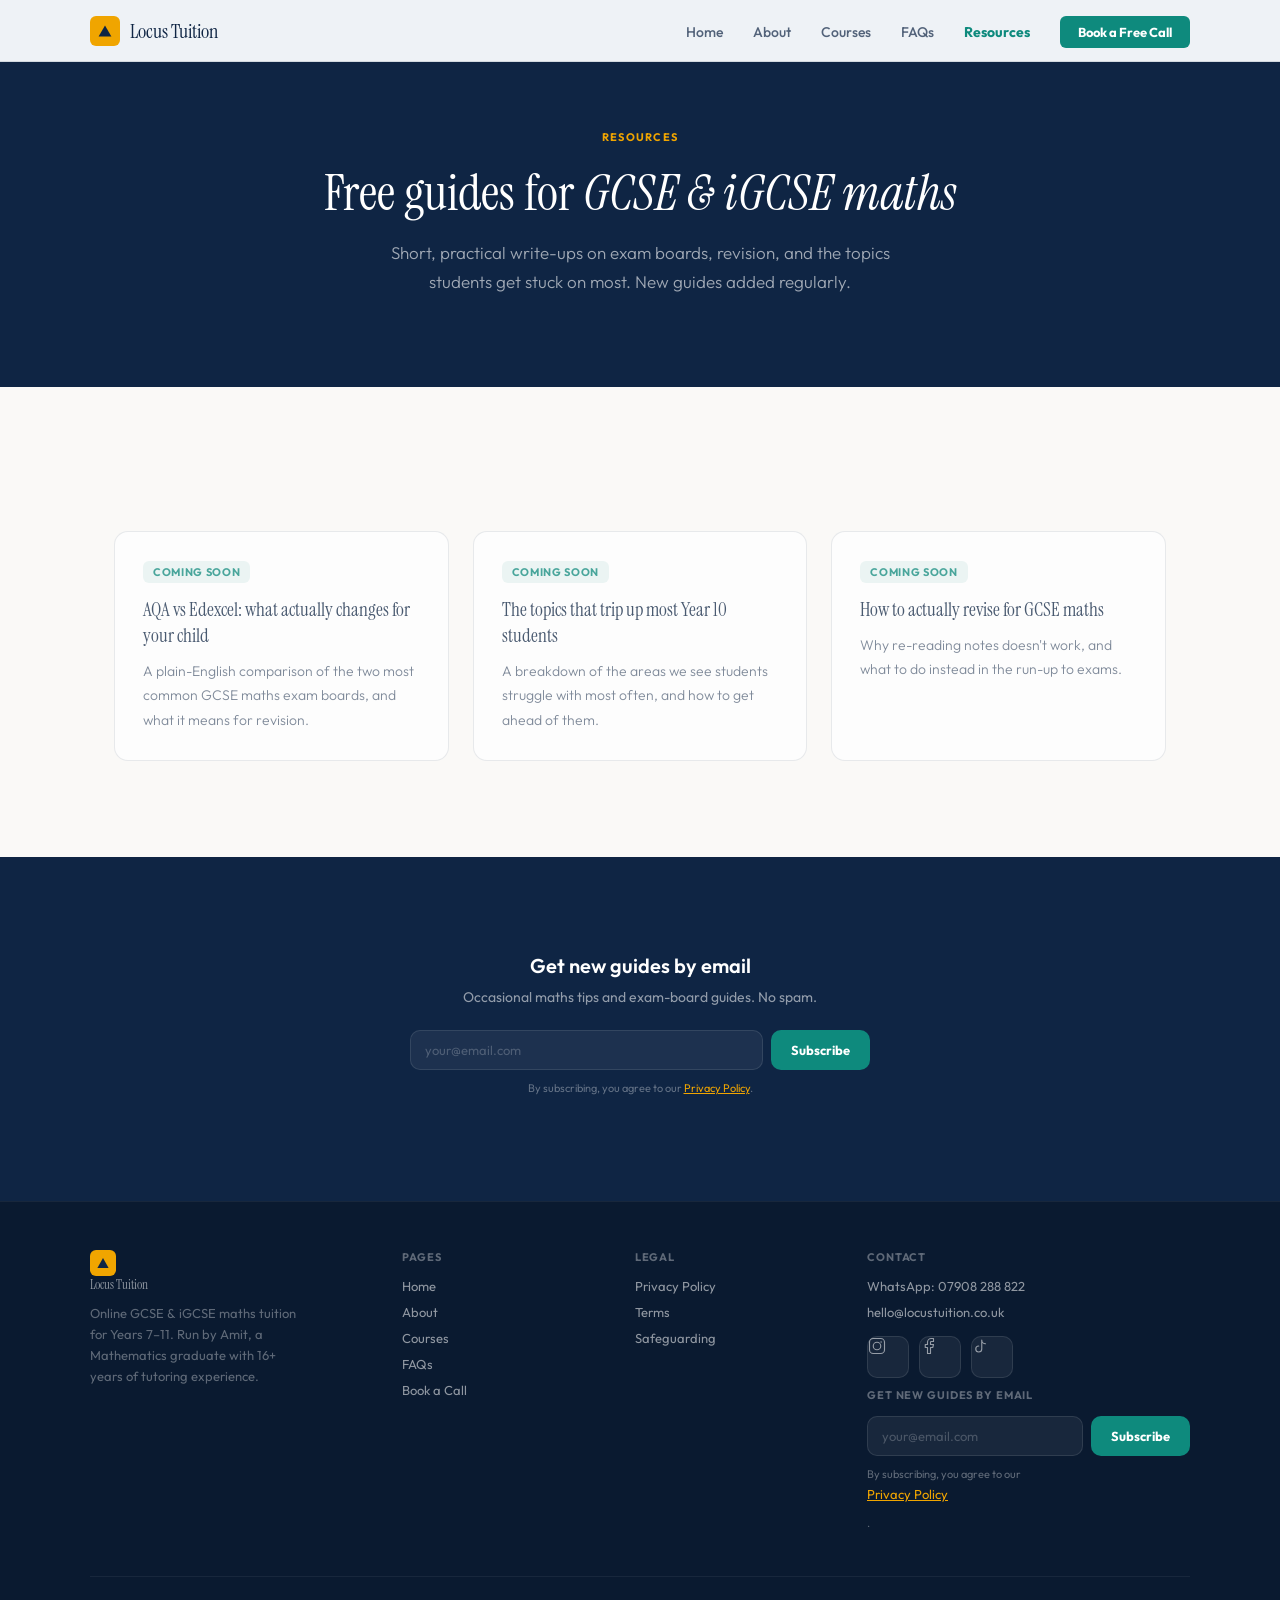
==== resources/index.html @ 4dcd63e5 "Add SEO/measurement infrastructure and resources hub scaffold Phase 5: per-page meta/OG/Twitter tags" ====
<!DOCTYPE html>
<html lang="en">
<head>
  <meta charset="UTF-8">
  <meta name="viewport" content="width=device-width, initial-scale=1.0">
  <title>Resources | Locus Tuition</title>
  <meta name="description" content="Free GCSE and iGCSE maths guides from Locus Tuition — exam board differences, revision tips, and topic breakdowns for Years 7–11.">
  <meta name="author" content="Amit, Locus Tuition">
  <link rel="canonical" href="https://locustuition.co.uk/resources/">

  <!-- Open Graph -->
  <meta property="og:type" content="website">
  <meta property="og:title" content="Resources | Locus Tuition">
  <meta property="og:description" content="Free GCSE and iGCSE maths guides from Locus Tuition — exam board differences, revision tips, and topic breakdowns for Years 7–11.">
  <meta property="og:url" content="https://locustuition.co.uk/resources/">
  <meta property="og:image" content="https://locustuition.co.uk/assets/og-image.png">

  <!-- Twitter -->
  <meta name="twitter:card" content="summary_large_image">
  <meta name="twitter:title" content="Resources | Locus Tuition">
  <meta name="twitter:description" content="Free GCSE and iGCSE maths guides from Locus Tuition — exam board differences, revision tips, and topic breakdowns for Years 7–11.">
  <meta name="twitter:image" content="https://locustuition.co.uk/assets/og-image.png">

  <!-- Favicons -->
  <link rel="icon" href="/favicon.ico" sizes="any">
  <link rel="apple-touch-icon" href="/apple-touch-icon.png">
  <link rel="manifest" href="/site.webmanifest">

  <link rel="preconnect" href="https://fonts.googleapis.com">
  <link rel="preconnect" href="https://fonts.gstatic.com" crossorigin>
  <link href="https://fonts.googleapis.com/css2?family=Instrument+Serif:ital@0;1&family=Outfit:wght@300;400;500;600;700&display=swap" rel="stylesheet">
  <link rel="stylesheet" href="../css/style.css">

  <!-- PLAUSIBLE SETUP: replace YOUR_DOMAIN with your real domain (locustuition.co.uk) once the Plausible account is created -->
  <script defer data-domain="YOUR_DOMAIN" src="https://plausible.io/js/script.js"></script>

  <script type="application/ld+json">
  {
    "@context": "https://schema.org",
    "@type": "BreadcrumbList",
    "itemListElement": [
      { "@type": "ListItem", "position": 1, "name": "Home", "item": "https://locustuition.co.uk/" },
      { "@type": "ListItem", "position": 2, "name": "Resources", "item": "https://locustuition.co.uk/resources/" }
    ]
  }
  </script>
</head>
<body>

  <!-- ═══ NAV ═══ -->
  <nav id="nav" class="nav--light">
    <div class="nav-inner">
      <a href="../index.html" class="nav-logo">
        <div class="logo-mark">
          <svg viewBox="0 0 20 20" fill="none" xmlns="http://www.w3.org/2000/svg">
            <polygon points="10,3 18,17 2,17" fill="#0F2544"/>
          </svg>
        </div>
        Locus Tuition
      </a>
      <ul class="nav-links">
        <li><a href="../index.html">Home</a></li>
        <li><a href="../about.html">About</a></li>
        <li><a href="../courses.html">Courses</a></li>
        <li><a href="../faq.html">FAQs</a></li>
        <li><a href="index.html" aria-current="page">Resources</a></li>
        <li><a href="../book.html" class="nav-cta">Book a Free Call</a></li>
      </ul>
      <button class="nav-hamburger" aria-label="Open menu" aria-expanded="false">
        <span></span><span></span><span></span>
      </button>
    </div>
  </nav>

  <!-- Mobile menu -->
  <div class="mobile-menu" id="mobileMenu">
    <ul>
      <li><a href="../index.html">Home</a></li>
      <li><a href="../about.html">About</a></li>
      <li><a href="../courses.html">Courses</a></li>
      <li><a href="../faq.html">FAQs</a></li>
      <li><a href="index.html">Resources</a></li>
      <li><a href="../book.html" class="mobile-cta">Book a Free Call</a></li>
    </ul>
  </div>

  <!-- ═══ PAGE HERO ═══ -->
  <section class="page-hero">
    <div class="container">
      <div class="section-label">Resources</div>
      <h1>Free guides for <em>GCSE &amp; iGCSE maths</em></h1>
      <p class="page-hero-sub">Short, practical write-ups on exam boards, revision, and the topics students get stuck on most. New guides added regularly.</p>
    </div>
  </section>

  <!-- ═══ RESOURCE GRID ═══ -->
  <section class="section section--white">
    <div class="container">
      <div class="resource-grid">
        <article class="resource-card resource-card--placeholder">
          <span class="resource-card-badge">Coming soon</span>
          <h4>AQA vs Edexcel: what actually changes for your child</h4>
          <p>A plain-English comparison of the two most common GCSE maths exam boards, and what it means for revision.</p>
        </article>
        <article class="resource-card resource-card--placeholder">
          <span class="resource-card-badge">Coming soon</span>
          <h4>The topics that trip up most Year 10 students</h4>
          <p>A breakdown of the areas we see students struggle with most often, and how to get ahead of them.</p>
        </article>
        <article class="resource-card resource-card--placeholder">
          <span class="resource-card-badge">Coming soon</span>
          <h4>How to actually revise for GCSE maths</h4>
          <p>Why re-reading notes doesn't work, and what to do instead in the run-up to exams.</p>
        </article>
      </div>
    </div>
  </section>

  <!-- ═══ EMAIL CAPTURE ═══ -->
  <section class="section section--navy">
    <div class="container">
      <div class="email-capture email-capture--centered">
        <h4>Get new guides by email</h4>
        <p class="email-capture-sub">Occasional maths tips and exam-board guides. No spam.</p>
        <form class="email-capture-form" action="https://formspree.io/f/YOUR_EMAIL_FORM_ID" method="POST" novalidate>
          <!-- FORMSPREE SETUP: replace YOUR_EMAIL_FORM_ID with a real Formspree form ID once created -->
          <input type="text" name="_gotcha" class="form-honeypot" tabindex="-1" autocomplete="off" aria-hidden="true">
          <div class="email-capture-row">
            <input type="email" name="email" placeholder="your@email.com" autocomplete="email" required aria-label="Email address">
            <button type="submit" class="form-submit">Subscribe</button>
          </div>
          <p class="email-capture-consent">By subscribing, you agree to our <a href="../privacy.html">Privacy Policy</a>.</p>
          <div class="form-status" role="status" aria-live="polite"></div>
        </form>
      </div>
    </div>
  </section>

  <!-- ═══ FOOTER ═══ -->
  <footer>
    <div class="footer-grid">
      <div class="footer-col">
        <a href="../index.html" class="footer-logo">
          <div class="logo-mark logo-mark--sm">
            <svg viewBox="0 0 20 20" fill="none"><polygon points="10,3 18,17 2,17" fill="#0F2544"/></svg>
          </div>
          Locus Tuition
        </a>
        <p class="footer-tagline">Online GCSE &amp; iGCSE maths tuition for Years 7–11. Run by Amit, a Mathematics graduate with 16+ years of tutoring experience.</p>
      </div>
      <div class="footer-col">
        <h5>Pages</h5>
        <a href="../index.html">Home</a>
        <a href="../about.html">About</a>
        <a href="../courses.html">Courses</a>
        <a href="../faq.html">FAQs</a>
        <a href="../book.html">Book a Call</a>
      </div>
      <div class="footer-col">
        <h5>Legal</h5>
        <a href="../privacy.html">Privacy Policy</a>
        <a href="../terms.html">Terms</a>
        <a href="../about.html#safeguarding">Safeguarding</a>
      </div>
      <div class="footer-col">
        <h5>Contact</h5>
        <a href="https://wa.me/447908288822" target="_blank" rel="noopener">WhatsApp: 07908 288 822</a>
        <a href="mailto:hello@locustuition.co.uk">hello@locustuition.co.uk</a>
        <div class="social-row">
          <a href="https://instagram.com/locustuition" class="social-btn" target="_blank" rel="noopener" aria-label="Instagram">
            <svg viewBox="0 0 24 24" fill="none"><rect x="2" y="2" width="20" height="20" rx="5" stroke="currentColor" stroke-width="1.5"/><circle cx="12" cy="12" r="5" stroke="currentColor" stroke-width="1.5"/><circle cx="17.5" cy="6.5" r="1" fill="currentColor"/></svg>
          </a>
          <a href="https://facebook.com/locustuition" class="social-btn" target="_blank" rel="noopener" aria-label="Facebook">
            <svg viewBox="0 0 24 24" fill="none"><path d="M18 2h-3a5 5 0 0 0-5 5v3H7v4h3v8h4v-8h3l1-4h-4V7a1 1 0 0 1 1-1h3V2z" stroke="currentColor" stroke-width="1.5" stroke-linecap="round" stroke-linejoin="round"/></svg>
          </a>
          <a href="https://tiktok.com/@locustuition" class="social-btn" target="_blank" rel="noopener" aria-label="TikTok">
            <svg viewBox="0 0 24 24" fill="none"><path d="M9 12a4 4 0 1 0 4 4V4a5 5 0 0 0 5 5" stroke="currentColor" stroke-width="1.5" stroke-linecap="round" stroke-linejoin="round"/></svg>
          </a>
        </div>
        <div class="email-capture email-capture--footer">
          <h5>Get new guides by email</h5>
          <form class="email-capture-form" action="https://formspree.io/f/YOUR_EMAIL_FORM_ID" method="POST" novalidate>
            <!-- FORMSPREE SETUP: replace YOUR_EMAIL_FORM_ID with a real Formspree form ID once created -->
            <input type="text" name="_gotcha" class="form-honeypot" tabindex="-1" autocomplete="off" aria-hidden="true">
            <div class="email-capture-row">
              <input type="email" name="email" placeholder="your@email.com" autocomplete="email" required aria-label="Email address">
              <button type="submit" class="form-submit">Subscribe</button>
            </div>
            <p class="email-capture-consent">By subscribing, you agree to our <a href="../privacy.html">Privacy Policy</a>.</p>
            <div class="form-status" role="status" aria-live="polite"></div>
          </form>
        </div>
      </div>
    </div>
    <div class="footer-bottom">
      <p class="footer-copy">© 2026 Locus Tuition. All rights reserved.</p>
    </div>
  </footer>

  <!-- ═══ MOBILE STICKY CTA ═══ -->
  <div class="mobile-sticky-cta" id="mobileStickyCta">
    <a href="../book.html" class="btn-primary">Book a Free Call →</a>
  </div>

  <script src="../js/main.js"></script>
</body>
</html>
---- css/style.css ----
/* ═══════════════════════════════════════
   LOCUS TUITION — style.css
   Design system: dark navy nav, gold accent,
   warm white body, Instrument Serif + Outfit
═══════════════════════════════════════ */

/* ─── TOKENS ─── */
:root {
  /* Core palette (exact values as specified) */
  --navy:      #0F2544;  /* dark sections, headings, body text */
  --teal-600:  #0E8A7D;  /* all buttons, links, actions */
  --teal-400:  #19C2AF;  /* graphics/icons/accents on navy only */
  --gold:      #F0A500;  /* badges and highlights on navy ONLY */
  --coral:     #FF6B5A;  /* genuine urgency only, used sparingly */
  --off-white: #FAF9F7;  /* page background */
  --mist:      #EEF2F6;  /* alternating section backgrounds */
  --white:     #FFFFFF;

  /* Derived neutrals — navy tints, not new hues */
  --text:         var(--navy);           /* headings, primary body text */
  --text-muted:   rgba(15,37,68,0.7);    /* secondary text — 5.5-5.8:1 on all light backgrounds */
  --border:       rgba(15,37,68,0.12);
  --border-light: rgba(15,37,68,0.07);
  --navy-deep:    #0A1A30;               /* navy darkened ~30%, for stacked dark sections */
  --coral-text:   #B24A3E;               /* coral darkened ~30% — the one text-safe variant for small text on light backgrounds */
  --whatsapp-green: #25d366;             /* WhatsApp's own brand colour — kept for icon recognisability, not part of the core 7 */

  /* Card accent set — for icon tints / top-border strips on light cards only.
     Each hits 4.5:1+ on off-white, mist AND white, so (unlike gold/teal-400)
     they're safe to use as icon colour or small text, not just decoration. */
  --accent-blue:    #2563EB;
  --accent-violet:  #7C3AED;
  --accent-amber:   #A84C08;
  --accent-rose:    #CA1A40;
  --accent-emerald: #0C7A4C;

  /* Traffic-light progression — "How It Works" steps only */
  --step-red:    #DC2626;
  --step-orange: #EA580C;
  --step-lime:   #65A30D;
  --step-green:  #16A34A;

  --font-serif: 'Instrument Serif', serif;
  --font-sans:  'Outfit', sans-serif;
  --radius-sm:  6px;
  --radius-md:  10px;
  --radius-lg:  14px;
  --radius-xl:  20px;
}

/* ─── RESET ─── */
*, *::before, *::after { box-sizing: border-box; margin: 0; padding: 0; }
html { scroll-behavior: smooth; }
body {
  font-family: var(--font-sans);
  font-weight: 400;
  color: var(--text);
  background: var(--white);
  overflow-x: hidden;
  -webkit-font-smoothing: antialiased;
}
img, svg { display: block; }
a { color: inherit; text-decoration: none; }
ul { list-style: none; }
button { cursor: pointer; font-family: var(--font-sans); }

/* ─── UTILITIES ─── */
.container {
  max-width: 1100px;
  margin: 0 auto;
  padding: 0 24px;
}

/* ─── NAV ─── */
#nav {
  position: fixed;
  top: 0; left: 0; right: 0;
  z-index: 100;
  background: var(--navy);
  border-bottom: 1px solid rgba(255,255,255,0.07);
  height: 62px;
  display: flex;
  align-items: center;
  padding: 0 32px;
}
.nav-inner {
  max-width: 1100px;
  margin: 0 auto;
  width: 100%;
  display: flex;
  align-items: center;
  justify-content: space-between;
}
.nav-logo {
  display: flex;
  align-items: center;
  gap: 10px;
  font-family: var(--font-serif);
  font-size: 20px;
  color: white;
  text-decoration: none;
}
.logo-mark {
  width: 30px; height: 30px;
  background: var(--gold);
  border-radius: var(--radius-sm);
  display: flex;
  align-items: center;
  justify-content: center;
  flex-shrink: 0;
}
.logo-mark svg { width: 16px; height: 16px; }
.logo-mark--sm { width: 26px; height: 26px; }
.logo-mark--sm svg { width: 14px; height: 14px; }
.nav-links {
  display: flex;
  align-items: center;
  gap: 30px;
  list-style: none;
}
.nav-links a {
  font-size: 14px;
  font-weight: 500;
  color: rgba(255,255,255,0.6);
  text-decoration: none;
  transition: color 0.2s;
}
.nav-links a:hover { color: white; }
.nav-links a[aria-current="page"] { color: var(--gold); font-weight: 700; }
.nav-cta {
  background: var(--teal-600) !important;
  color: var(--white) !important;
  padding: 8px 18px;
  border-radius: var(--radius-sm);
  font-weight: 700 !important;
  font-size: 13px !important;
  transition: background 0.2s !important;
}
.nav-cta:hover { background: var(--navy) !important; }
.nav-hamburger {
  display: none;
  flex-direction: column;
  gap: 5px;
  background: none;
  border: none;
  padding: 4px;
}
.nav-hamburger span {
  display: block;
  width: 22px; height: 2px;
  background: rgba(255,255,255,0.7);
  border-radius: 2px;
  transition: all 0.2s;
}

/* ─── NAV LIGHT (interior pages) ─── */
#nav.nav--light {
  background: var(--mist);
  border-bottom: 1px solid var(--border);
}
#nav.nav--light .nav-logo { color: var(--navy); }
#nav.nav--light .nav-links a { color: var(--text-muted); }
#nav.nav--light .nav-links a:hover { color: var(--navy); }
#nav.nav--light .nav-links a[aria-current="page"] { color: var(--teal-600); font-weight: 700; }
#nav.nav--light .nav-hamburger span { background: var(--navy); }

/* ─── MOBILE MENU ─── */
.mobile-menu {
  display: none;
  position: fixed;
  top: 62px; left: 0; right: 0;
  background: var(--navy-deep);
  z-index: 99;
  padding: 16px 0 24px;
  border-bottom: 1px solid rgba(255,255,255,0.07);
}
.mobile-menu.open { display: block; }
.mobile-menu ul { list-style: none; }
.mobile-menu li a {
  display: block;
  padding: 12px 32px;
  font-size: 15px;
  color: rgba(255,255,255,0.7);
  font-weight: 500;
  transition: color 0.2s;
}
.mobile-menu li a:hover { color: white; }
.mobile-cta {
  display: inline-block !important;
  margin: 8px 32px 0 !important;
  background: var(--teal-600);
  color: var(--white) !important;
  padding: 10px 20px !important;
  border-radius: var(--radius-sm);
  font-weight: 700 !important;
}

/* ─── BUTTONS ─── */
.btn-primary {
  display: inline-flex;
  align-items: center;
  gap: 8px;
  background: var(--teal-600);
  color: var(--white);
  padding: 13px 24px;
  border-radius: var(--radius-md);
  font-weight: 700;
  font-size: 15px;
  text-decoration: none;
  transition: background 0.2s, transform 0.15s;
  box-shadow: 0 2px 14px rgba(14,138,125,0.25);
}
.btn-primary:hover {
  background: var(--navy);
  transform: translateY(-1px);
}
.btn-secondary {
  display: inline-flex;
  align-items: center;
  gap: 8px;
  background: var(--white);
  color: var(--text);
  padding: 13px 24px;
  border-radius: var(--radius-md);
  font-weight: 700;
  font-size: 15px;
  text-decoration: none;
  border: 1px solid var(--border);
  transition: border-color 0.2s, background 0.2s;
}
.btn-secondary:hover {
  border-color: var(--teal-600);
  background: var(--mist);
}
.hero-secondary-link {
  display: inline-flex;
  align-items: center;
  color: var(--teal-600);
  font-size: 15px;
  font-weight: 700;
  text-decoration: none;
  padding: 13px 4px;
  border-bottom: 1px solid transparent;
  transition: color 0.2s, border-color 0.2s;
}
.hero-secondary-link:hover {
  color: var(--navy);
  border-bottom-color: var(--navy);
}

/* ─── SECTION BASE ─── */
.section { padding: 96px 0; }
.section--white { background: var(--off-white); }
.section--cream { background: var(--mist); }
.section-header {
  max-width: 600px;
  margin-bottom: 56px;
}
.section-label {
  font-size: 11px;
  font-weight: 700;
  text-transform: uppercase;
  letter-spacing: 0.12em;
  color: var(--teal-600);
  margin-bottom: 12px;
}
.section-title {
  font-family: var(--font-serif);
  font-size: clamp(30px, 4vw, 44px);
  color: var(--text);
  line-height: 1.15;
  margin-bottom: 14px;
}
.section-title em {
  font-style: italic;
  color: var(--teal-600);
}
.section-sub {
  font-size: 16px;
  color: var(--text-muted);
  line-height: 1.75;
  font-weight: 300;
}

/* ─── HERO ─── */
.hero {
  background: var(--off-white);
  display: flex;
  align-items: center;
  padding-top: 62px;
}
.hero-inner {
  max-width: 720px;
  margin: 0 auto;
  padding: 72px 24px 80px;
  display: block;
  text-align: center;
}
.hero-pill {
  display: inline-flex;
  align-items: center;
  gap: 8px;
  background: rgba(14,138,125,0.08);
  border: 1px solid rgba(14,138,125,0.25);
  color: var(--teal-600);
  font-size: 11px;
  font-weight: 700;
  padding: 5px 14px;
  border-radius: 20px;
  letter-spacing: 0.07em;
  text-transform: uppercase;
  margin-bottom: 22px;
}
.pill-dot {
  width: 6px; height: 6px;
  background: var(--teal-600);
  border-radius: 50%;
  flex-shrink: 0;
}
.hero h1 {
  font-family: var(--font-serif);
  font-size: clamp(40px, 5.5vw, 62px);
  line-height: 1.07;
  color: var(--text);
  margin-bottom: 20px;
}
.hero h1 em {
  font-style: italic;
  color: var(--teal-600);
}
.hero-sub {
  font-size: 17px;
  color: var(--text-muted);
  line-height: 1.75;
  font-weight: 300;
  max-width: 460px;
  margin-bottom: 32px;
}
.hero-actions {
  display: flex;
  gap: 20px;
  flex-wrap: wrap;
  justify-content: center;
  align-items: center;
}

/* Hero card (currently unused — kept in case the pricing overview card returns) */
.hero-card {
  background: var(--white);
  border: 1px solid var(--border);
  border-radius: var(--radius-lg);
  overflow: hidden;
  box-shadow: 0 4px 28px rgba(15,37,68,0.07);
  max-width: 480px;
  margin: 0 auto;
}
.hero-card-head {
  padding: 16px 20px;
  border-bottom: 1px solid var(--border-light);
}
.card-label {
  font-size: 11px;
  font-weight: 700;
  text-transform: uppercase;
  letter-spacing: 0.1em;
  color: var(--teal-600);
}
.offering-list { list-style: none; }
.offering-item {
  display: flex;
  align-items: center;
  gap: 12px;
  padding: 13px 20px;
  border-bottom: 1px solid var(--border-light);
}
.offering-item--last { border-bottom: none; }
.offering-icon {
  width: 34px; height: 34px;
  border-radius: var(--radius-sm);
  display: flex;
  align-items: center;
  justify-content: center;
  flex-shrink: 0;
  background: rgba(14,138,125,0.1);
  color: var(--teal-600);
}
.offering-icon svg { width: 17px; height: 17px; }
.offering-text { flex: 1; }
.offering-text strong {
  display: block;
  font-size: 13px;
  font-weight: 600;
  color: var(--text);
}
.offering-text span {
  font-size: 11px;
  color: var(--text-muted);
  margin-top: 1px;
}
.offering-price {
  font-size: 13px;
  font-weight: 700;
  color: var(--text);
  flex-shrink: 0;
}
.hero-card-cta {
  display: block;
  text-align: center;
  background: var(--teal-600);
  color: var(--white);
  padding: 14px;
  font-size: 14px;
  font-weight: 700;
  text-decoration: none;
  transition: background 0.2s;
}
.hero-card-cta:hover { background: var(--navy); }

/* ─── TRUST BAR ─── */
.trust-bar {
  background: var(--navy);
  padding: 24px 32px;
}
.trust-inner {
  max-width: 1100px;
  margin: 0 auto;
  display: flex;
  align-items: center;
  justify-content: center;
  gap: 0;
  flex-wrap: wrap;
}
.trust-stat {
  flex: 1;
  min-width: 140px;
  text-align: center;
  padding: 0 24px;
  border-right: 1px solid rgba(255,255,255,0.1);
}
.trust-stat:last-child { border-right: none; }
.trust-stat-num {
  font-family: var(--font-serif);
  font-size: 28px;
  color: var(--gold);
  line-height: 1;
}
.trust-stat-label {
  font-size: 11px;
  color: rgba(255,255,255,0.55);
  text-transform: uppercase;
  letter-spacing: 0.06em;
  margin-top: 6px;
}

/* ─── OFFER SECTION ─── */
.offer-grid {
  display: grid;
  grid-template-columns: repeat(3, 1fr);
  gap: 20px;
}
.offer-card {
  background: var(--white);
  border: 1px solid var(--border);
  border-radius: var(--radius-lg);
  padding: 32px 28px;
  position: relative;
  overflow: hidden;
  transition: box-shadow 0.25s, transform 0.25s;
  display: flex;
  flex-direction: column;
}
.offer-card::before {
  content: '';
  position: absolute;
  top: 0; left: 0; right: 0;
  height: 3px;
  background: var(--border);
}
.offer-card--featured::before {
  background: var(--teal-600);
}
.offer-card--featured {
  border-color: rgba(14,138,125,0.25);
}
.offer-card:hover {
  box-shadow: 0 12px 40px rgba(15,37,68,0.09);
  transform: translateY(-3px);
}
.featured-badge {
  position: absolute;
  top: 16px; right: 16px;
  background: var(--teal-600);
  color: var(--white);
  font-size: 10px;
  font-weight: 700;
  padding: 3px 10px;
  border-radius: 10px;
  text-transform: uppercase;
  letter-spacing: 0.06em;
}
.offer-icon {
  width: 48px; height: 48px;
  border-radius: var(--radius-md);
  display: flex;
  align-items: center;
  justify-content: center;
  margin-bottom: 20px;
  background: rgba(14,138,125,0.1);
  color: var(--teal-600);
}
.offer-icon svg { width: 24px; height: 24px; }
.offer-card h3 {
  font-family: var(--font-serif);
  font-size: 22px;
  color: var(--text);
  margin-bottom: 8px;
}
.offer-card > p {
  font-size: 14px;
  color: var(--text-muted);
  line-height: 1.7;
  margin-bottom: 20px;
}
.offer-features {
  list-style: none;
  margin-bottom: 24px;
  flex: 1;
}
.offer-features li {
  font-size: 13px;
  color: var(--text);
  padding: 7px 0;
  border-bottom: 1px solid var(--border-light);
  display: flex;
  align-items: center;
  gap: 8px;
}
.offer-features li:last-child { border-bottom: none; }
.offer-features li::before {
  content: '✓';
  color: var(--teal-600);
  font-weight: 700;
  flex-shrink: 0;
}
.offer-price {
  font-family: var(--font-serif);
  font-size: 28px;
  color: var(--text);
  margin-bottom: 16px;
}
.offer-price span {
  font-family: var(--font-sans);
  font-size: 14px;
  color: var(--text-muted);
  font-weight: 400;
}
.offer-cta {
  display: block;
  text-align: center;
  padding: 11px;
  border-radius: var(--radius-md);
  font-size: 14px;
  font-weight: 700;
  border: 1.5px solid var(--border);
  color: var(--text);
  transition: all 0.2s;
  text-decoration: none;
}
.offer-cta:hover {
  border-color: var(--teal-600);
  color: var(--navy);
}
.offer-cta--featured {
  background: var(--teal-600);
  color: var(--white);
  border-color: var(--teal-600);
}
.offer-cta--featured:hover {
  background: var(--navy);
  border-color: var(--navy);
  color: var(--white);
}

/* Premium/featured card — solid navy so gold (on-navy only) can carry the
   "premium" accent properly instead of a barely-there light tint. */
.offer-card--dark {
  background: var(--navy) !important;
  border-color: var(--navy) !important;
}
.offer-card--dark::before { background: var(--gold) !important; }
.offer-card--dark h3,
.offer-card--dark .offer-price { color: var(--white) !important; }
.offer-card--dark > p,
.offer-card--dark .offer-price span,
.offer-card--dark .offer-features li { color: rgba(255,255,255,0.7) !important; }
.offer-card--dark .offer-features li { border-bottom-color: rgba(255,255,255,0.12) !important; }
.offer-card--dark .offer-features li::before { color: var(--gold) !important; }
.offer-card--dark .offer-icon { background: rgba(240,165,0,0.15) !important; color: var(--gold) !important; }
.offer-card--dark .featured-badge { background: var(--gold) !important; color: var(--navy) !important; }

/* ─── HOW IT WORKS ─── */
.steps-grid {
  display: grid;
  grid-template-columns: repeat(4, 1fr);
  gap: 24px;
  position: relative;
  margin-top: 8px;
}
.steps-grid::before {
  content: '';
  position: absolute;
  top: 28px;
  left: calc(12.5% + 18px);
  right: calc(12.5% + 18px);
  height: 2px;
  background: linear-gradient(90deg, var(--step-red), var(--step-orange), var(--step-lime), var(--step-green));
  opacity: 0.5;
}
.step-item {
  text-align: center;
  position: relative;
  z-index: 1;
}
.step-number {
  width: 56px; height: 56px;
  border-radius: 50%;
  background: var(--step-color, var(--navy));
  color: white;
  display: flex;
  align-items: center;
  justify-content: center;
  font-family: var(--font-serif);
  font-size: 22px;
  margin: 0 auto 20px;
  border: 3px solid var(--off-white);
  box-shadow: 0 0 0 1px var(--border);
}
.step-item:nth-child(1) .step-number { --step-color: var(--step-red); }
.step-item:nth-child(2) .step-number { --step-color: var(--step-orange); }
.step-item:nth-child(3) .step-number { --step-color: var(--step-lime); }
.step-item:nth-child(4) .step-number { --step-color: var(--step-green); }
.step-item h4 {
  font-weight: 600;
  font-size: 15px;
  color: var(--text);
  margin-bottom: 8px;
}
.step-item p {
  font-size: 13px;
  color: var(--text-muted);
  line-height: 1.65;
}

/* ─── BOOTCAMP ─── */
.bootcamp-section {
  background: var(--navy);
  position: relative;
  overflow: hidden;
}
.bootcamp-section::before {
  content: '';
  position: absolute; inset: 0;
  background: radial-gradient(ellipse 60% 80% at 80% 50%, rgba(25,194,175,0.15) 0%, transparent 70%);
  pointer-events: none;
}
.bootcamp-inner {
  position: relative; z-index: 1;
  display: grid;
  grid-template-columns: 1fr auto;
  gap: 56px;
  align-items: center;
}
.bootcamp-tag {
  display: inline-flex;
  align-items: center;
  gap: 6px;
  background: rgba(240,165,0,0.15);
  border: 1px solid rgba(240,165,0,0.3);
  color: var(--gold);
  font-size: 11px;
  font-weight: 700;
  padding: 5px 12px;
  border-radius: 16px;
  letter-spacing: 0.1em;
  text-transform: uppercase;
  margin-bottom: 18px;
}
.bootcamp-section .section-label { color: rgba(240,165,0,0.6); }
.bootcamp-text h2 {
  font-family: var(--font-serif);
  font-size: clamp(28px, 3.5vw, 42px);
  color: white;
  line-height: 1.15;
  margin-bottom: 16px;
}
.bootcamp-text h2 em {
  font-style: italic;
  color: var(--gold);
}
.bootcamp-text > p {
  font-size: 15px;
  color: rgba(255,255,255,0.6);
  line-height: 1.75;
  font-weight: 300;
  max-width: 500px;
  margin-bottom: 32px;
}
.bootcamp-facts {
  display: flex;
  gap: 32px;
  flex-wrap: wrap;
  margin-bottom: 36px;
}
.bootcamp-fact { display: flex; flex-direction: column; gap: 3px; }
.bootcamp-fact strong {
  font-family: var(--font-serif);
  font-size: 24px;
  color: white;
}
.bootcamp-fact span {
  font-size: 11px;
  color: rgba(255,255,255,0.4);
  text-transform: uppercase;
  letter-spacing: 0.07em;
}
.bootcamp-cards {
  display: flex;
  flex-direction: column;
  gap: 14px;
  min-width: 260px;
}
.bootcamp-card {
  background: rgba(255,255,255,0.07);
  border: 1px solid rgba(255,255,255,0.12);
  border-radius: var(--radius-lg);
  padding: 24px;
  text-align: center;
}
.bootcamp-card--higher {
  background: rgba(255,255,255,0.04);
}
.bootcamp-card-dates {
  font-size: 11px;
  color: var(--gold);
  font-weight: 600;
  letter-spacing: 0.08em;
  text-transform: uppercase;
  margin-bottom: 8px;
}
.bootcamp-card h3 {
  font-family: var(--font-serif);
  font-size: 20px;
  color: white;
  margin-bottom: 4px;
}
.bootcamp-card-tier {
  font-size: 12px;
  color: rgba(255,255,255,0.4);
  margin-bottom: 14px;
}
.bootcamp-card-price {
  font-family: var(--font-serif);
  font-size: 36px;
  color: var(--gold);
  line-height: 1;
  margin-bottom: 4px;
}
.bootcamp-card-price-sub {
  font-size: 11px;
  color: rgba(255,255,255,0.35);
  margin-bottom: 16px;
}
.bootcamp-card-cta {
  display: block;
  background: var(--teal-600);
  color: var(--white);
  padding: 11px;
  border-radius: var(--radius-md);
  font-size: 13px;
  font-weight: 700;
  text-decoration: none;
  transition: background 0.2s;
}
.bootcamp-card-cta:hover { background: var(--teal-400); }
.bootcamp-card-cta--outline {
  background: rgba(255,255,255,0.08);
  color: white;
  border: 1px solid rgba(255,255,255,0.2);
}
.bootcamp-card-cta--outline:hover { background: rgba(255,255,255,0.14); }
.bootcamp-spots {
  font-size: 11px;
  color: rgba(255,255,255,0.4);
  margin-top: 10px;
}
.bootcamp-spots strong { color: var(--coral); }

/* ─── RESULTS ─── */
.testimonial-card {
  background: var(--navy);
  border: 1px solid var(--navy);
  border-radius: var(--radius-lg);
  padding: 28px;
  position: relative;
  overflow: hidden;
  transition: box-shadow 0.2s, transform 0.2s;
}
.testimonial-card:hover { box-shadow: 0 12px 36px rgba(15,37,68,0.25); transform: translateY(-3px); }
.testimonial-card::before {
  content: '\201C';
  font-family: var(--font-serif);
  font-size: 80px;
  color: var(--white);
  opacity: 0.12;
  position: absolute;
  top: 4px; left: 18px;
  line-height: 1;
}
.testimonial-stars {
  color: var(--gold);
  font-size: 14px;
  letter-spacing: 2px;
  margin-bottom: 14px;
}
.testimonial-text {
  font-size: 14px;
  line-height: 1.75;
  color: var(--white);
  font-style: italic;
  margin-bottom: 20px;
  position: relative;
}
.testimonial-author { display: flex; align-items: center; gap: 12px; position: relative; }
.author-avatar {
  width: 36px; height: 36px;
  border-radius: 50%;
  background: var(--gold);
  color: var(--navy);
  display: flex;
  align-items: center;
  justify-content: center;
  font-weight: 700;
  font-size: 12px;
  flex-shrink: 0;
}
.author-name { font-weight: 600; font-size: 13px; color: var(--white); }
.author-detail { font-size: 11px; color: rgba(255,255,255,0.6); margin-top: 1px; }

/* ─── TESTIMONIAL CAROUSEL ─── */
.testimonial-carousel { position: relative; padding: 0 48px; margin-bottom: 32px; }
.testimonial-track {
  display: flex;
  gap: 20px;
  overflow: hidden;
  transition: transform 0.4s ease;
}
.testimonial-track .testimonial-card { flex: 0 0 calc((100% - 40px) / 3); min-width: 0; }
.carousel-arrow {
  position: absolute;
  top: 50%;
  transform: translateY(-50%);
  width: 40px; height: 40px;
  border-radius: 50%;
  background: var(--white);
  border: 1px solid var(--border);
  display: flex;
  align-items: center;
  justify-content: center;
  font-size: 18px;
  color: var(--navy);
  cursor: pointer;
  box-shadow: 0 4px 14px rgba(15,37,68,0.12);
  transition: background 0.2s, color 0.2s;
  z-index: 2;
}
.carousel-arrow:hover:not(:disabled) { background: var(--navy); color: var(--white); }
.carousel-arrow:disabled { opacity: 0.3; cursor: default; }
.carousel-arrow--prev { left: 0; }
.carousel-arrow--next { right: 0; }
.carousel-dots { display: flex; justify-content: center; gap: 8px; margin-top: 28px; }
.carousel-dot {
  width: 8px; height: 8px;
  border-radius: 50%;
  background: var(--border);
  border: none;
  padding: 0;
  cursor: pointer;
  transition: background 0.2s, transform 0.2s;
}
.carousel-dot[aria-current="true"] { background: var(--teal-600); transform: scale(1.35); }
.results-grid {
  display: grid;
  grid-template-columns: repeat(4, 1fr);
  gap: 14px;
  margin-bottom: 16px;
}
.result-item {
  background: var(--white);
  border: 1px solid var(--border);
  border-radius: var(--radius-md);
  padding: 20px 16px;
  text-align: center;
}
.result-before { font-size: 13px; color: var(--text-muted); margin-bottom: 4px; }
.result-arrow  { font-size: 18px; color: var(--teal-600); margin: 4px 0; }
.result-after  { font-family: var(--font-serif); font-size: 36px; color: var(--navy); line-height: 1; }
.result-label  { font-size: 11px; color: var(--text-muted); margin-top: 6px; text-transform: uppercase; letter-spacing: 0.06em; }
.results-note  { font-size: 12px; color: var(--text-muted); text-align: center; font-style: italic; }

/* ─── ABOUT ─── */
.about-grid {
  display: grid;
  grid-template-columns: 1fr 1fr;
  gap: 80px;
  align-items: center;
}
.about-visual { position: relative; }
.about-placeholder {
  width: 100%;
  aspect-ratio: 4/5;
  background: linear-gradient(145deg, var(--navy) 0%, var(--teal-600) 100%);
  border-radius: var(--radius-xl);
  display: flex;
  flex-direction: column;
  align-items: center;
  justify-content: center;
  gap: 14px;
  color: white;
}
.about-placeholder svg { width: 72px; height: 72px; opacity: 0.5; }
.about-placeholder span { font-size: 14px; opacity: 0.4; }
.about-badge {
  position: absolute;
  bottom: -18px; right: -18px;
  background: var(--teal-600);
  color: var(--white);
  border-radius: var(--radius-lg);
  padding: 16px 20px;
  text-align: center;
  box-shadow: 0 8px 28px rgba(14,138,125,0.3);
}
.about-badge-num {
  font-family: var(--font-serif);
  font-size: 36px;
  line-height: 1;
}
.about-badge-label {
  font-size: 11px;
  font-weight: 700;
  text-transform: uppercase;
  letter-spacing: 0.06em;
  margin-top: 2px;
}
.about-content .section-title { margin-top: 6px; }
.about-content > p {
  font-size: 15px;
  color: var(--text-muted);
  line-height: 1.8;
  margin-bottom: 16px;
  font-weight: 300;
}
.about-quals {
  display: grid;
  grid-template-columns: 1fr 1fr;
  gap: 10px;
  margin: 28px 0 32px;
}
.qual-item {
  background: var(--mist);
  border: 1px solid var(--border);
  border-radius: var(--radius-md);
  padding: 12px 16px;
  font-size: 13px;
  color: var(--text);
  display: flex;
  align-items: center;
  gap: 10px;
  font-weight: 500;
}
.qual-item svg { width: 18px; height: 18px; color: var(--teal-600); flex-shrink: 0; }

/* ─── FAQ ─── */
.faq-grid {
  display: grid;
  grid-template-columns: 1fr 1fr;
  gap: 14px;
}
.faq-item {
  background: var(--white);
  border: 1px solid var(--border);
  border-radius: var(--radius-md);
  padding: 22px 24px;
}
.faq-item h4 {
  font-weight: 600;
  font-size: 15px;
  color: var(--text);
  margin-bottom: 10px;
  display: flex;
  align-items: flex-start;
  gap: 10px;
}
.faq-item h4::before {
  content: 'Q';
  background: var(--navy);
  color: var(--gold);
  font-size: 10px;
  font-weight: 700;
  width: 20px; height: 20px;
  border-radius: 4px;
  display: flex;
  align-items: center;
  justify-content: center;
  flex-shrink: 0;
  margin-top: 1px;
}
.faq-item p {
  font-size: 14px;
  color: var(--text-muted);
  line-height: 1.7;
  padding-left: 30px;
}

/* ─── CONTACT ─── */
.contact-section { background: var(--navy-deep); }
.contact-section .section-label { color: rgba(240,165,0,0.6); } /* = var(--gold) at 60% opacity */
.contact-section .section-title { color: white; }
.contact-section .section-title em { color: var(--gold); }
.contact-section .section-sub { color: rgba(255,255,255,0.5); }
.contact-inner {
  display: grid;
  grid-template-columns: 1fr 1fr;
  gap: 80px;
  align-items: start;
}
.contact-methods {
  display: flex;
  flex-direction: column;
  gap: 12px;
  margin-top: 32px;
}
.contact-method {
  display: flex;
  align-items: center;
  gap: 16px;
  padding: 16px 18px;
  background: rgba(255,255,255,0.05);
  border: 1px solid rgba(255,255,255,0.08);
  border-radius: var(--radius-md);
  text-decoration: none;
  color: white;
  transition: all 0.2s;
}
.contact-method:hover {
  background: rgba(255,255,255,0.09);
  border-color: rgba(255,255,255,0.15);
}
.contact-method-icon {
  width: 40px; height: 40px;
  border-radius: var(--radius-sm);
  display: flex;
  align-items: center;
  justify-content: center;
  flex-shrink: 0;
}
.contact-method-icon svg { width: 20px; height: 20px; }
.contact-method-icon--whatsapp { background: var(--whatsapp-green); color: white; }
.contact-method-icon--email    { background: var(--teal-400); color: var(--navy); }
.contact-method-text strong {
  display: block;
  font-size: 14px;
  font-weight: 600;
  margin-bottom: 2px;
}
.contact-method-text span { font-size: 12px; color: rgba(255,255,255,0.45); }
.social-row {
  display: flex;
  gap: 10px;
  margin-top: 24px;
}
.social-btn {
  width: 42px; height: 42px;
  border-radius: var(--radius-md);
  background: rgba(255,255,255,0.06);
  border: 1px solid rgba(255,255,255,0.1);
  display: flex;
  align-items: center;
  justify-content: center;
  color: rgba(255,255,255,0.6);
  text-decoration: none;
  transition: all 0.2s;
}
.social-btn svg { width: 18px; height: 18px; }
.social-btn:hover {
  background: rgba(255,255,255,0.12);
  color: white;
  transform: translateY(-2px);
}
.social-handle { font-size: 12px; color: rgba(255,255,255,0.25); margin-top: 12px; }

/* Contact form */
.contact-form {
  display: flex;
  flex-direction: column;
  gap: 14px;
}
.form-row {
  display: grid;
  grid-template-columns: 1fr 1fr;
  gap: 14px;
}
.form-group {
  display: flex;
  flex-direction: column;
  gap: 6px;
}
.form-group label {
  font-size: 11px;
  font-weight: 600;
  text-transform: uppercase;
  letter-spacing: 0.08em;
  color: rgba(255,255,255,0.4);
}
.form-group input,
.form-group select,
.form-group textarea {
  background: rgba(255,255,255,0.06);
  border: 1px solid rgba(255,255,255,0.1);
  border-radius: var(--radius-md);
  padding: 11px 15px;
  color: white;
  font-family: var(--font-sans);
  font-size: 14px;
  outline: none;
  transition: border-color 0.2s;
  width: 100%;
}
.form-group input::placeholder,
.form-group textarea::placeholder { color: rgba(255,255,255,0.22); }
.form-group input:focus,
.form-group select:focus,
.form-group textarea:focus { border-color: rgba(14,138,125,0.6); }
.form-group select { cursor: pointer; }
.form-group select option { background: var(--navy); color: white; }
.form-group textarea { resize: vertical; min-height: 100px; }
.form-submit {
  background: var(--teal-600);
  color: var(--white);
  border: none;
  border-radius: var(--radius-md);
  padding: 14px 28px;
  font-weight: 700;
  font-size: 15px;
  cursor: pointer;
  transition: background 0.2s, transform 0.15s;
  margin-top: 4px;
}
.form-submit:hover {
  background: var(--teal-400);
  transform: translateY(-1px);
}
.form-submit:disabled { opacity: 0.6; cursor: not-allowed; transform: none; }

/* Honeypot — visually hidden, not display:none, and removed from AT/tab order */
.form-honeypot {
  position: absolute;
  left: -9999px;
  width: 1px;
  height: 1px;
  overflow: hidden;
}

/* Inline field errors — coral on this navy form background passes at 5.48:1 */
.form-error {
  display: block;
  min-height: 14px;
  font-size: 12px;
  color: var(--coral);
  margin-top: 2px;
}
.form-group input[aria-invalid="true"],
.form-group select[aria-invalid="true"] {
  border-color: var(--coral);
}

/* Consent checkbox */
.form-consent {
  display: flex;
  flex-direction: column;
  gap: 4px;
}
.form-consent label {
  display: flex;
  align-items: flex-start;
  gap: 10px;
  font-size: 12px;
  color: rgba(255,255,255,0.5);
  line-height: 1.6;
  cursor: pointer;
}
.form-consent input[type="checkbox"] {
  margin-top: 2px;
  width: 15px;
  height: 15px;
  flex-shrink: 0;
  accent-color: var(--teal-600);
  cursor: pointer;
}
/* Gold, not teal-600: at this text size teal-600 measures only 3.62:1 on
   navy (fails 4.5:1) — gold passes at 7.37:1. Deliberate exception, see audit notes. */
.form-consent a { color: var(--gold); text-decoration: underline; }

/* Submission status (success / error) */
.form-status {
  font-size: 13px;
  line-height: 1.6;
  margin-top: 4px;
}
.form-status:empty { margin-top: 0; }
.form-status--success { color: var(--teal-400); }
.form-status--error { color: var(--coral); }
.form-status--error a { color: var(--gold); text-decoration: underline; }

/* ─── MOBILE STICKY CTA ─── */
.mobile-sticky-cta {
  display: none;
  position: fixed;
  bottom: 0; left: 0; right: 0;
  z-index: 90;
  background: var(--white);
  border-top: 1px solid var(--border);
  box-shadow: 0 -4px 20px rgba(0,0,0,0.08);
  padding: 12px 20px;
  transition: transform 0.25s ease;
}
.mobile-sticky-cta .btn-primary {
  display: flex;
  justify-content: center;
  width: 100%;
}
.mobile-sticky-cta.hidden { transform: translateY(100%); }

/* ─── CALENDLY FALLBACK ─── */
.calendly-fallback {
  background: rgba(255,107,90,0.08);
  border: 1px solid rgba(255,107,90,0.3);
  border-radius: var(--radius-md);
  padding: 20px 24px;
  font-size: 14px;
  color: var(--text);
  line-height: 1.7;
  text-align: center;
}
.calendly-fallback strong { color: var(--coral-text); }
.calendly-fallback a { color: var(--teal-600); font-weight: 700; text-decoration: underline; }

/* ─── FOOTER ─── */
footer {
  background: var(--navy-deep);
  border-top: 1px solid rgba(255,255,255,0.06);
  padding: 48px 32px 0;
}
.footer-logo {
  display: flex;
  align-items: center;
  gap: 8px;
  font-family: var(--font-serif);
  font-size: 17px;
  color: white;
  text-decoration: none;
  margin-bottom: 10px;
}
.footer-tagline {
  font-size: 13px;
  color: rgba(255,255,255,0.35);
  line-height: 1.6;
  max-width: 220px;
}
.footer-grid {
  max-width: 1100px;
  margin: 0 auto;
  display: grid;
  grid-template-columns: 1.4fr 1fr 1fr 1.2fr;
  gap: 32px;
  padding-bottom: 36px;
}
.footer-col h5 {
  font-size: 11px;
  font-weight: 700;
  text-transform: uppercase;
  letter-spacing: 0.08em;
  color: rgba(255,255,255,0.35);
  margin-bottom: 14px;
}
.footer-col a {
  display: block;
  font-size: 13px;
  color: rgba(255,255,255,0.55);
  text-decoration: none;
  margin-bottom: 10px;
  transition: color 0.2s;
}
.footer-col a:hover { color: white; }
.footer-col .social-row { margin-top: 16px; }
.footer-bottom {
  max-width: 1100px;
  margin: 0 auto;
  border-top: 1px solid rgba(255,255,255,0.06);
  padding: 20px 0;
  display: flex;
  align-items: center;
  justify-content: space-between;
  flex-wrap: wrap;
  gap: 12px;
}
.footer-copy { font-size: 12px; color: rgba(255,255,255,0.25); }

/* ─── PAGE HERO (interior pages) ─── */
.page-hero {
  background: var(--navy);
  padding: 130px 0 90px;
  text-align: center;
  color: var(--white);
}
.page-hero .section-label {
  color: var(--gold);
  margin-bottom: 18px;
}
.page-hero h1 {
  font-family: var(--font-serif);
  font-size: clamp(2rem, 5vw, 3.2rem);
  line-height: 1.2;
  font-weight: 400;
}
.page-hero h1 em { font-style: italic; }
.page-hero-sub {
  color: rgba(255,255,255,0.6);
  margin-top: 16px;
  font-size: 17px;
  font-weight: 300;
  max-width: 540px;
  margin-left: auto;
  margin-right: auto;
  line-height: 1.7;
}

/* ─── PHILOSOPHY PILLARS ─── */
.philosophy-grid {
  display: grid;
  grid-template-columns: repeat(3, 1fr);
  gap: 24px;
  margin-top: 48px;
}
.philosophy-card {
  background: var(--white);
  border: 1px solid var(--border);
  border-radius: var(--radius-lg);
  padding: 32px 28px;
}
.philosophy-card-icon {
  width: 44px;
  height: 44px;
  background: rgba(14,138,125,0.1);
  border-radius: var(--radius-md);
  display: flex;
  align-items: center;
  justify-content: center;
  margin-bottom: 18px;
  color: var(--teal-600);
}
.philosophy-card-icon svg { width: 22px; height: 22px; }
.philosophy-card h4 {
  font-size: 16px;
  font-weight: 600;
  margin-bottom: 10px;
  color: var(--text);
}
.philosophy-card p {
  font-size: 14px;
  color: var(--text-muted);
  line-height: 1.75;
  font-weight: 300;
}

/* ─── TRANSFORM GRADES GRID ─── */
.transform-grid {
  display: grid;
  grid-template-columns: repeat(4, 1fr);
  gap: 20px;
  margin-top: 48px;
}
.transform-card {
  background: var(--white);
  border: 1px solid var(--border);
  border-radius: var(--radius-lg);
  overflow: hidden;
  display: flex;
  flex-direction: column;
  transition: box-shadow 0.25s, transform 0.2s;
}
.transform-card:hover {
  box-shadow: 0 10px 36px rgba(15,37,68,0.1);
  transform: translateY(-3px);
}
.transform-card-visual {
  height: 140px;
  display: flex;
  align-items: center;
  justify-content: center;
  flex-shrink: 0;
}
.transform-card-visual svg {
  width: 56px;
  height: 56px;
  color: rgba(255,255,255,0.9);
}
.transform-card-body {
  padding: 20px 22px 24px;
  flex: 1;
  display: flex;
  flex-direction: column;
}
.transform-step-pill {
  display: inline-block;
  font-size: 10px;
  font-weight: 700;
  text-transform: uppercase;
  letter-spacing: 0.1em;
  color: var(--text-muted);
  margin-bottom: 7px;
}
.transform-card-body h4 {
  font-size: 15px;
  font-weight: 600;
  color: var(--text);
  margin-bottom: 8px;
  line-height: 1.3;
}
.transform-card-body p {
  font-size: 13px;
  color: var(--text-muted);
  line-height: 1.65;
  font-weight: 300;
  flex: 1;
}
.transform-card--cta .transform-card-body {
  align-items: flex-start;
  justify-content: center;
  gap: 6px;
}
.transform-card--cta h4 { font-size: 16px; margin-bottom: 6px; }
.transform-card--cta p { flex: 0; }
.transform-card--cta .btn-primary {
  margin-top: 16px;
  align-self: stretch;
  justify-content: center;
}

/* ─── SECTION NAVY ─── */
.section--navy { background: var(--navy); }

/* ─── ABOUT PROBLEM ─── */
.about-problem-grid {
  display: grid;
  grid-template-columns: 1fr 1fr;
  gap: 72px;
  align-items: start;
}
.about-problem-intro {
  font-size: 15px;
  color: var(--text-muted);
  line-height: 1.8;
  font-weight: 300;
  margin-top: 16px;
}
.pain-list {
  list-style: none;
  margin-top: 8px;
}
.pain-list-label {
  font-size: 12px;
  font-weight: 700;
  text-transform: uppercase;
  letter-spacing: 0.1em;
  color: var(--text-muted);
  margin-bottom: 16px;
}
.pain-list li {
  display: flex;
  align-items: flex-start;
  gap: 12px;
  padding: 11px 0;
  border-bottom: 1px solid var(--border-light);
  font-size: 14px;
  color: var(--text-muted);
  line-height: 1.6;
  font-weight: 400;
}
.pain-list li:last-child { border-bottom: none; }
.pain-list li::before {
  content: '×';
  color: var(--text-muted);
  font-weight: 700;
  font-size: 15px;
  flex-shrink: 0;
  margin-top: 1px;
  line-height: 1.5;
}

/* ─── ABOUT STAT STRIP ─── */
.about-stats-strip {
  display: flex;
  align-items: stretch;
  background: var(--mist);
  border-radius: var(--radius-lg);
  border: 1px solid var(--border);
  margin-top: 40px;
  overflow: hidden;
}
.about-stat-item {
  flex: 1;
  text-align: center;
  padding: 24px 16px;
  border-right: 1px solid var(--border);
}
.about-stat-item:last-child { border-right: none; }
.about-stat-num {
  font-family: var(--font-serif);
  font-size: 28px;
  color: var(--teal-600);
  line-height: 1;
}
.about-stat-label {
  font-size: 10px;
  font-weight: 700;
  text-transform: uppercase;
  letter-spacing: 0.09em;
  color: var(--text-muted);
  margin-top: 6px;
}

/* ─── ABOUT NOT SECTION ─── */
.about-not-header {
  text-align: center;
  max-width: 560px;
  margin: 0 auto 48px;
}
.about-not-header .section-label { color: var(--gold); }
.about-not-header .section-title { color: white; }
.about-not-header .section-sub { color: rgba(255,255,255,0.5); }
.about-not-grid {
  display: grid;
  grid-template-columns: repeat(3, 1fr);
  gap: 20px;
}
.about-not-card {
  border: 1px solid rgba(255,255,255,0.08);
  border-radius: var(--radius-lg);
  padding: 32px 28px;
}
.about-not-icon {
  width: 44px;
  height: 44px;
  background: rgba(240,165,0,0.12);
  border-radius: var(--radius-md);
  display: flex;
  align-items: center;
  justify-content: center;
  margin-bottom: 18px;
  color: var(--gold);
}
.about-not-icon svg { width: 22px; height: 22px; }
.about-not-card h4 {
  font-size: 16px;
  font-weight: 600;
  color: white;
  margin-bottom: 10px;
}
.about-not-card p {
  font-size: 14px;
  color: rgba(255,255,255,0.45);
  line-height: 1.75;
  font-weight: 300;
}

/* ─── COURSES JUMP NAV ─── */
.courses-jump-nav {
  display: flex;
  flex-wrap: wrap;
  gap: 10px;
  padding: 20px 0;
  border-bottom: 1px solid var(--border);
}
.courses-jump-link {
  padding: 8px 20px;
  border-radius: 100px;
  border: 1.5px solid var(--border);
  font-size: 13px;
  font-weight: 700;
  color: var(--text);
  text-decoration: none;
  transition: border-color 0.2s, color 0.2s;
}
.courses-jump-link:hover { border-color: var(--teal-600); color: var(--navy); }

/* ─── OFFER GRID 2-COL MODIFIER ─── */
.offer-grid--two { grid-template-columns: repeat(2, 1fr); }
.offer-grid--four { grid-template-columns: repeat(4, 1fr); }

/* ─── BOOTCAMP NOTICE ─── */
.bootcamp-notice {
  display: flex;
  align-items: flex-start;
  gap: 12px;
  background: rgba(14,138,125,0.08);
  border: 1px solid rgba(14,138,125,0.25);
  border-radius: var(--radius-md);
  padding: 14px 18px;
  font-size: 13px;
  color: var(--text);
  line-height: 1.6;
  margin-bottom: 32px;
}

/* ─── IGCSE SECTION ─── */
.igcse-info-card {
  display: flex;
  gap: 40px;
  align-items: flex-start;
  background: var(--white);
  border: 1px solid var(--border);
  border-radius: var(--radius-lg);
  padding: 40px;
  max-width: 860px;
  margin: 40px auto 0;
}
.igcse-info-icon {
  width: 52px;
  height: 52px;
  flex-shrink: 0;
  background: rgba(14,138,125,0.1);
  border-radius: var(--radius-md);
  display: flex;
  align-items: center;
  justify-content: center;
  color: var(--teal-600);
  margin-top: 4px;
}
.igcse-info-icon svg { width: 26px; height: 26px; }
.igcse-info-body { flex: 1; }
.igcse-info-body h3 { font-family: var(--font-serif); font-size: 22px; margin-bottom: 12px; }
.igcse-info-body p { font-size: 14px; color: var(--text-muted); line-height: 1.75; font-weight: 300; margin-bottom: 10px; }
.igcse-pricing {
  display: grid;
  grid-template-columns: 1fr 1fr;
  gap: 14px;
  margin: 20px 0 24px;
}
.igcse-price-item {
  background: var(--mist);
  border: 1px solid var(--border);
  border-radius: var(--radius-md);
  padding: 14px 18px;
}
.igcse-price-item strong {
  display: block;
  font-size: 11px;
  font-weight: 700;
  text-transform: uppercase;
  letter-spacing: 0.08em;
  color: var(--text-muted);
  margin-bottom: 6px;
}
.igcse-price-item .igcse-rate {
  font-family: var(--font-serif);
  font-size: 24px;
  color: var(--text);
  line-height: 1;
}
.igcse-price-item span {
  font-family: var(--font-sans);
  font-size: 13px;
  color: var(--text-muted);
  font-weight: 400;
}

/* ─── FAQ ACCORDION ─── */
.faq-accordion {
  margin-top: 48px;
  display: flex;
  flex-direction: column;
  gap: 10px;
}
.faq-category-label {
  font-size: 11px;
  font-weight: 700;
  text-transform: uppercase;
  letter-spacing: 0.1em;
  color: var(--teal-600);
  margin-top: 36px;
  margin-bottom: 4px;
}
.faq-category-label:first-child { margin-top: 0; }
.faq-accordion-item {
  border: 1px solid var(--border);
  border-radius: var(--radius-md);
  background: var(--white);
  overflow: hidden;
}
.faq-accordion-trigger {
  width: 100%;
  display: flex;
  align-items: center;
  justify-content: space-between;
  gap: 16px;
  padding: 18px 22px;
  background: none;
  border: none;
  cursor: pointer;
  font-family: var(--font-sans);
  font-size: 15px;
  font-weight: 600;
  color: var(--text);
  text-align: left;
  transition: background 0.15s;
}
.faq-accordion-trigger:hover { background: var(--mist); }
.faq-accordion-icon {
  width: 18px;
  height: 18px;
  color: var(--text-muted);
  flex-shrink: 0;
  transition: transform 0.25s ease;
}
.faq-accordion-trigger[aria-expanded="true"] .faq-accordion-icon { transform: rotate(180deg); }
.faq-accordion-body {
  max-height: 0;
  overflow: hidden;
  transition: max-height 0.3s ease;
}
.faq-accordion-content { padding: 0 22px 20px; }
.faq-accordion-content p {
  font-size: 14px;
  color: var(--text-muted);
  line-height: 1.75;
  font-weight: 300;
}

/* ─── COMPARISON GRID ─── */
.comparison-cols {
  display: grid;
  grid-template-columns: 1fr 1fr;
  gap: 24px;
  margin-top: 48px;
}
.comparison-col {
  background: var(--white);
  border: 1px solid var(--border);
  border-radius: var(--radius-lg);
  overflow: hidden;
  box-shadow: 0 12px 36px rgba(15,37,68,0.08);
  transition: transform 0.2s, box-shadow 0.2s;
}
.comparison-col:hover {
  transform: translateY(-3px);
  box-shadow: 0 16px 44px rgba(15,37,68,0.12);
}
.comparison-col-header {
  padding: 18px 24px;
  font-size: 13px;
  font-weight: 700;
  text-transform: uppercase;
  letter-spacing: 0.1em;
  display: flex;
  align-items: center;
  gap: 10px;
  color: var(--white);
}
.comparison-col--bad .comparison-col-header {
  background: var(--coral-text);
}
.comparison-col--good .comparison-col-header {
  background: var(--teal-600);
}
.comparison-col-header svg { width: 18px; height: 18px; flex-shrink: 0; }
.comparison-item {
  display: flex;
  align-items: flex-start;
  gap: 14px;
  padding: 16px 22px;
  border-bottom: 1px solid var(--border-light);
  font-size: 14.5px;
  font-weight: 500;
  color: var(--text);
  line-height: 1.55;
}
.comparison-item:last-child { border-bottom: none; }
.comparison-icon {
  width: 26px;
  height: 26px;
  border-radius: 50%;
  display: flex;
  align-items: center;
  justify-content: center;
  flex-shrink: 0;
  margin-top: 1px;
}
.comparison-icon--bad  { background: var(--coral-text); }
.comparison-icon--good { background: var(--teal-600); }
.comparison-icon svg { width: 13px; height: 13px; }
.comparison-icon--bad  svg,
.comparison-icon--good svg { color: var(--white); }

/* ─── EXPECT CARDS (book.html) ─── */
.expect-grid { display: grid; grid-template-columns: repeat(3, 1fr); gap: 20px; margin-top: 40px; }
.expect-card { background: var(--white); border: 1px solid var(--border); border-radius: var(--radius-lg); padding: 28px 24px; }
.expect-card-icon { width: 40px; height: 40px; background: rgba(14,138,125,0.1); border-radius: var(--radius-md); display: flex; align-items: center; justify-content: center; margin-bottom: 14px; color: var(--teal-600); }
.expect-card-icon svg { width: 20px; height: 20px; }
.expect-card h4 { font-size: 15px; font-weight: 600; color: var(--text); margin-bottom: 6px; }
.expect-card p { font-size: 13px; color: var(--text-muted); line-height: 1.7; font-weight: 300; }

/* ─── CONTACT PILLS (book.html) ─── */
.contact-pills { display: flex; gap: 16px; justify-content: center; flex-wrap: wrap; margin-top: 28px; }
.contact-pill { display: inline-flex; align-items: center; gap: 10px; padding: 12px 24px; border: 1.5px solid var(--border); border-radius: 100px; font-size: 14px; font-weight: 700; color: var(--text); text-decoration: none; transition: border-color 0.2s, color 0.2s; }
.contact-pill:hover { border-color: var(--teal-600); color: var(--navy); }
.contact-pill svg { width: 16px; height: 16px; color: var(--teal-600); flex-shrink: 0; }

/* ─── LEGAL PAGES ─── */
.legal-content { max-width: 720px; margin: 0 auto; }
.legal-content h3 { font-family: var(--font-serif); font-size: 22px; color: var(--text); margin: 40px 0 12px; font-weight: 400; }
.legal-content h3:first-child { margin-top: 0; }
.legal-content p { font-size: 15px; color: var(--text-muted); line-height: 1.8; font-weight: 300; margin-bottom: 14px; }
.legal-content ul { margin: 0 0 14px 20px; }
.legal-content li { font-size: 15px; color: var(--text-muted); line-height: 1.8; font-weight: 300; margin-bottom: 6px; }
.legal-content strong { color: var(--text); font-weight: 600; }
.legal-content a { color: var(--teal-600); font-weight: 700; }
.legal-notice {
  max-width: 720px;
  margin: 0 auto 40px;
  background: rgba(255,107,90,0.08);
  border: 1px solid rgba(255,107,90,0.3);
  border-radius: var(--radius-md);
  padding: 16px 20px;
  font-size: 13px;
  color: var(--text);
  line-height: 1.6;
}
.legal-notice strong { color: var(--coral-text); }

/* ─── RESOURCE GRID ─── */
.resource-grid {
  display: grid;
  grid-template-columns: repeat(3, 1fr);
  gap: 24px;
  margin-top: 48px;
}
.resource-card {
  background: var(--white);
  border: 1px solid var(--border);
  border-radius: var(--radius-lg);
  padding: 28px;
}
.resource-card-badge {
  display: inline-block;
  background: rgba(14,138,125,0.1);
  color: var(--teal-600);
  font-size: 11px;
  font-weight: 700;
  text-transform: uppercase;
  letter-spacing: 0.06em;
  border-radius: var(--radius-sm);
  padding: 4px 10px;
  margin-bottom: 14px;
}
.resource-card h4 {
  font-family: var(--font-serif);
  font-size: 19px;
  font-weight: 400;
  color: var(--text);
  margin-bottom: 10px;
  line-height: 1.35;
}
.resource-card p {
  font-size: 14px;
  color: var(--text-muted);
  line-height: 1.75;
  font-weight: 300;
}
.resource-card--placeholder { opacity: 0.75; }

/* ─── EMAIL CAPTURE ─── */
.email-capture h4,
.email-capture h5 {
  font-family: var(--font-sans);
  font-weight: 600;
  color: white;
}
.email-capture h4 { font-size: 20px; margin-bottom: 8px; }
.email-capture h5 {
  font-size: 11px;
  font-weight: 700;
  text-transform: uppercase;
  letter-spacing: 0.08em;
  color: rgba(255,255,255,0.35);
  margin-bottom: 14px;
}
.email-capture-sub {
  font-size: 14px;
  color: rgba(255,255,255,0.55);
  line-height: 1.7;
  margin-bottom: 20px;
}
.email-capture--centered { max-width: 460px; margin: 0 auto; text-align: center; }
.email-capture--centered .email-capture-row { text-align: left; }
.email-capture-row {
  display: flex;
  gap: 8px;
}
.email-capture-row input {
  flex: 1;
  min-width: 0;
  background: rgba(255,255,255,0.06);
  border: 1px solid rgba(255,255,255,0.1);
  border-radius: var(--radius-md);
  padding: 11px 14px;
  color: white;
  font-family: var(--font-sans);
  font-size: 13px;
  outline: none;
  transition: border-color 0.2s;
}
.email-capture-row input::placeholder { color: rgba(255,255,255,0.22); }
.email-capture-row input:focus { border-color: rgba(14,138,125,0.6); }
.email-capture-row .form-submit {
  padding: 11px 20px;
  font-size: 13px;
  margin-top: 0;
  white-space: nowrap;
}
.email-capture-consent {
  font-size: 11px;
  color: rgba(255,255,255,0.35);
  margin-top: 10px;
  line-height: 1.6;
}
.email-capture-consent a { color: var(--gold); text-decoration: underline; }
.email-capture .form-status { margin-top: 8px; font-size: 12px; }

/* ─── ANIMATIONS ─── */
@keyframes fadeUp {
  from { opacity: 0; transform: translateY(20px); }
  to   { opacity: 1; transform: translateY(0); }
}
.hero-pill    { animation: fadeUp 0.5s ease 0.1s both; }
.hero h1      { animation: fadeUp 0.6s ease 0.2s both; }
.hero-sub     { animation: fadeUp 0.6s ease 0.3s both; }
.hero-actions { animation: fadeUp 0.6s ease 0.4s both; }

/* ─── RESPONSIVE ─── */
@media (max-width: 960px) {
  .offer-grid    { grid-template-columns: 1fr; max-width: 480px; }
  .bootcamp-inner { grid-template-columns: 1fr; }
  .bootcamp-cards { flex-direction: row; }
  .about-grid    { grid-template-columns: 1fr; }
  .about-visual  { display: none; }
  .contact-inner { grid-template-columns: 1fr; gap: 48px; }
  .testimonial-track .testimonial-card { flex: 0 0 calc((100% - 20px) / 2); }
  .testimonial-carousel { padding: 0 40px; }
  .results-grid  { grid-template-columns: repeat(2, 1fr); }
  .faq-grid      { grid-template-columns: 1fr; }
  .steps-grid    { grid-template-columns: repeat(2, 1fr); }
  .steps-grid::before { display: none; }
  .nav-links     { display: none; }
  .nav-hamburger { display: flex; }
  .philosophy-grid { grid-template-columns: 1fr; max-width: 480px; }
  .resource-grid { grid-template-columns: 1fr; max-width: 480px; margin-inline: auto; }
  .about-problem-grid { grid-template-columns: 1fr; gap: 40px; }
  .about-not-grid { grid-template-columns: 1fr; max-width: 480px; }
  .comparison-cols { grid-template-columns: 1fr; }
  .offer-grid--two { grid-template-columns: 1fr; max-width: 480px; }
  .offer-grid--four { grid-template-columns: repeat(2, 1fr); }
  .igcse-info-card { flex-direction: column; gap: 20px; padding: 28px; }
  .igcse-pricing { grid-template-columns: 1fr; }
  .about-stats-strip { flex-wrap: wrap; }
  .about-stat-item { flex: 1 1 calc(50% - 1px); border-bottom: 1px solid var(--border); }
  .transform-grid { grid-template-columns: repeat(2, 1fr); }
  .expect-grid { grid-template-columns: 1fr; max-width: 480px; margin-inline: auto; }
  .footer-grid { grid-template-columns: 1fr 1fr; gap: 32px 24px; }
}
@media (max-width: 768px) {
  .mobile-sticky-cta { display: block; }
  body.has-sticky-cta { padding-bottom: 74px; }
}
@media (max-width: 600px) {
  .section { padding: 64px 0; }
  #nav { padding: 0 20px; }
  .hero-inner { padding: 56px 20px 64px; }
  .container { padding: 0 20px; }
  .bootcamp-cards { flex-direction: column; }
  .results-grid { grid-template-columns: repeat(2, 1fr); }
  .about-quals { grid-template-columns: 1fr; }
  .form-row { grid-template-columns: 1fr; }
  .email-capture-row { flex-direction: column; }
  .trust-inner { gap: 20px; }
  footer { padding: 40px 20px 0; }
  .footer-grid { grid-template-columns: 1fr; gap: 28px; }
  .footer-bottom { flex-direction: column; align-items: flex-start; gap: 10px; }
  .transform-grid { grid-template-columns: 1fr; }
  .offer-grid--four { grid-template-columns: 1fr; }
  .testimonial-track .testimonial-card { flex: 0 0 100%; }
  .testimonial-carousel { padding: 0 36px; }
  .carousel-arrow { width: 34px; height: 34px; font-size: 16px; }
}
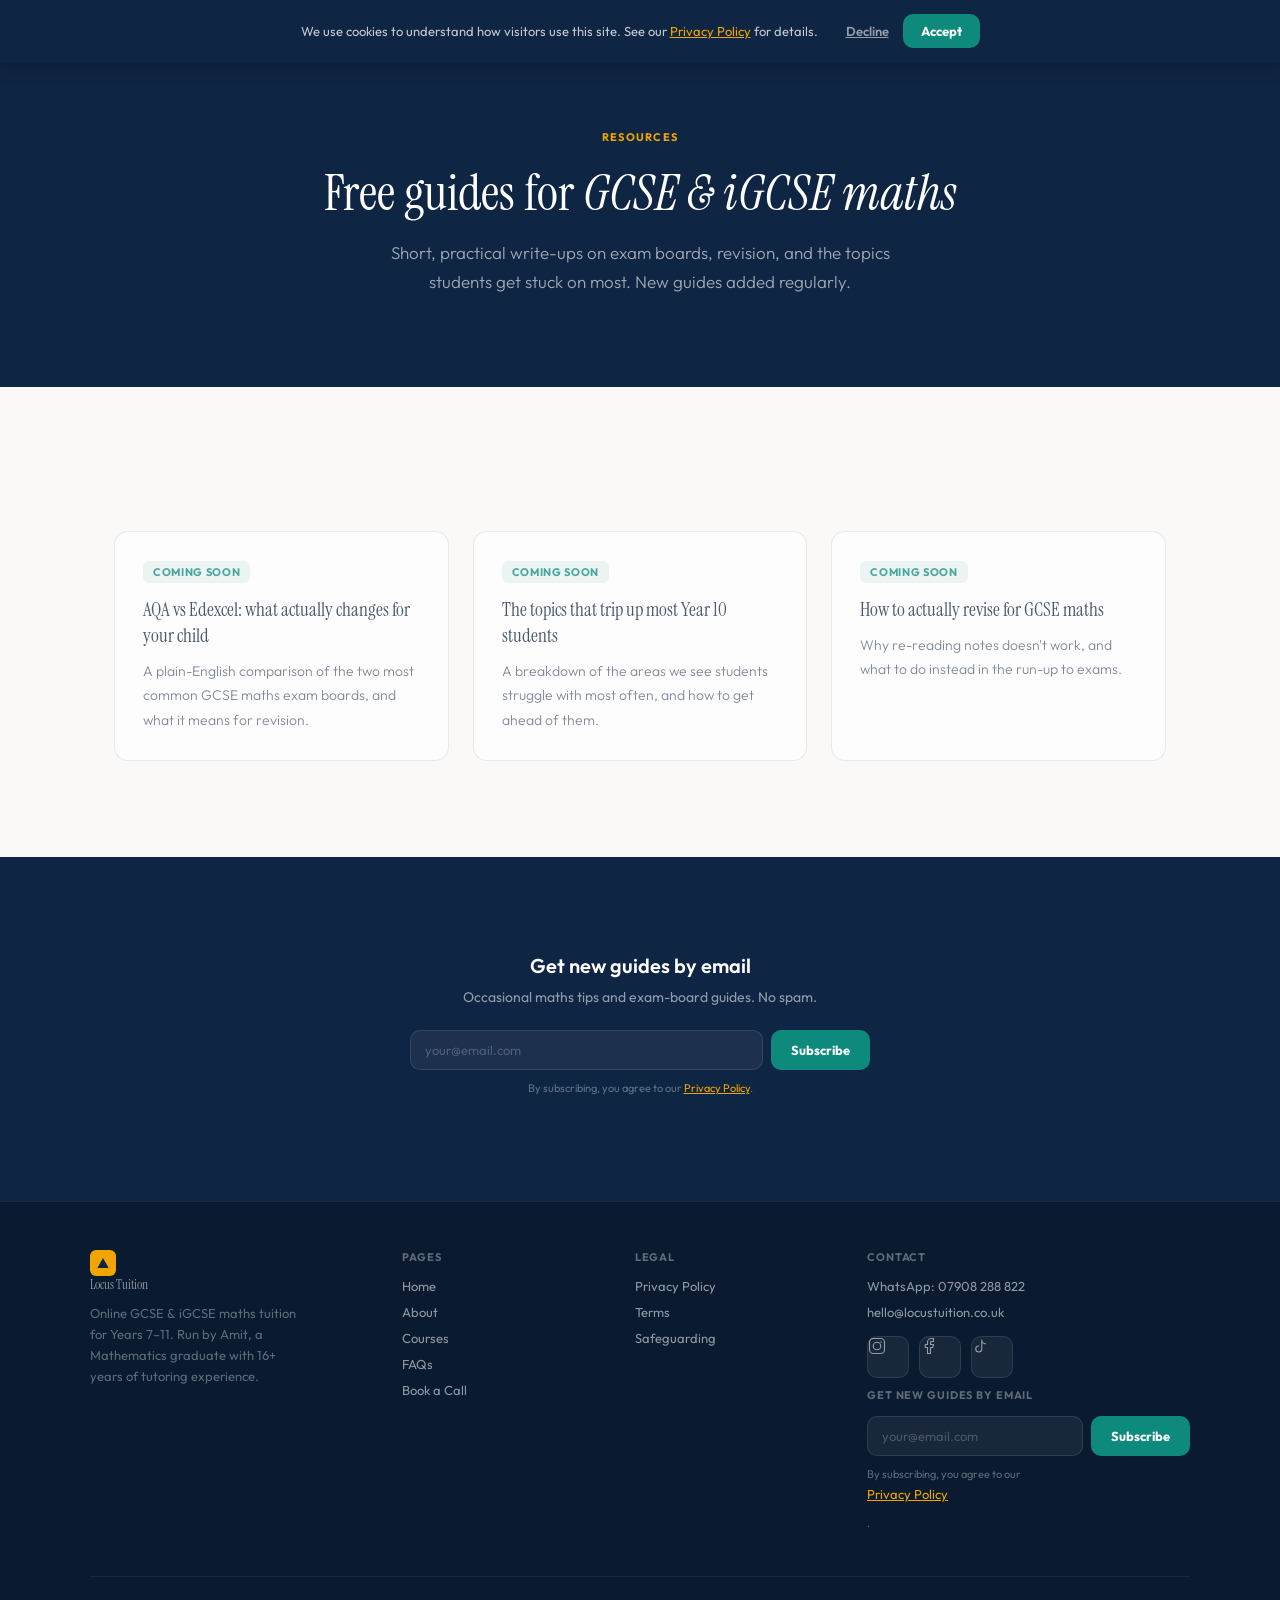
==== commit 65268afe: "Replace Plausible with consent-gated Google Analytics 4 Amit wants analytics and Search Console unde" ====
--- a/resources/index.html
+++ b/resources/index.html
@@ -30,9 +30,6 @@
   <link rel="preconnect" href="https://fonts.gstatic.com" crossorigin>
   <link href="https://fonts.googleapis.com/css2?family=Instrument+Serif:ital@0;1&family=Outfit:wght@300;400;500;600;700&display=swap" rel="stylesheet">
   <link rel="stylesheet" href="../css/style.css">
-
-  <!-- PLAUSIBLE SETUP: replace YOUR_DOMAIN with your real domain (locustuition.co.uk) once the Plausible account is created -->
-  <script defer data-domain="YOUR_DOMAIN" src="https://plausible.io/js/script.js"></script>
 
   <script type="application/ld+json">
   {
@@ -122,8 +119,7 @@
       <div class="email-capture email-capture--centered">
         <h4>Get new guides by email</h4>
         <p class="email-capture-sub">Occasional maths tips and exam-board guides. No spam.</p>
-        <form class="email-capture-form" action="https://formspree.io/f/YOUR_EMAIL_FORM_ID" method="POST" novalidate>
-          <!-- FORMSPREE SETUP: replace YOUR_EMAIL_FORM_ID with a real Formspree form ID once created -->
+        <form class="email-capture-form" action="https://formspree.io/f/xyegkoep" method="POST" novalidate>
           <input type="text" name="_gotcha" class="form-honeypot" tabindex="-1" autocomplete="off" aria-hidden="true">
           <div class="email-capture-row">
             <input type="email" name="email" placeholder="your@email.com" autocomplete="email" required aria-label="Email address">
@@ -179,8 +175,7 @@
         </div>
         <div class="email-capture email-capture--footer">
           <h5>Get new guides by email</h5>
-          <form class="email-capture-form" action="https://formspree.io/f/YOUR_EMAIL_FORM_ID" method="POST" novalidate>
-            <!-- FORMSPREE SETUP: replace YOUR_EMAIL_FORM_ID with a real Formspree form ID once created -->
+          <form class="email-capture-form" action="https://formspree.io/f/xyegkoep" method="POST" novalidate>
             <input type="text" name="_gotcha" class="form-honeypot" tabindex="-1" autocomplete="off" aria-hidden="true">
             <div class="email-capture-row">
               <input type="email" name="email" placeholder="your@email.com" autocomplete="email" required aria-label="Email address">
--- a/css/style.css
+++ b/css/style.css
@@ -848,10 +848,10 @@
 
 /* ─── TESTIMONIAL CAROUSEL ─── */
 .testimonial-carousel { position: relative; padding: 0 48px; margin-bottom: 32px; }
+.testimonial-viewport { overflow: hidden; }
 .testimonial-track {
   display: flex;
   gap: 20px;
-  overflow: hidden;
   transition: transform 0.4s ease;
 }
 .testimonial-track .testimonial-card { flex: 0 0 calc((100% - 40px) / 3); min-width: 0; }
@@ -1239,6 +1239,70 @@
   width: 100%;
 }
 .mobile-sticky-cta.hidden { transform: translateY(100%); }
+
+/* ─── COOKIE CONSENT BANNER ─── */
+.cookie-banner {
+  position: fixed;
+  top: 0; left: 0; right: 0;
+  z-index: 200;
+  background: var(--navy);
+  box-shadow: 0 4px 20px rgba(0,0,0,0.2);
+  padding: 14px 24px;
+  display: flex;
+  align-items: center;
+  justify-content: center;
+  gap: 24px;
+  flex-wrap: wrap;
+  transform: translateY(-100%);
+  transition: transform 0.3s ease;
+}
+.cookie-banner.visible { transform: translateY(0); }
+.cookie-banner-text {
+  font-size: 13px;
+  color: rgba(255,255,255,0.75);
+  line-height: 1.6;
+  max-width: 640px;
+}
+.cookie-banner-text a { color: var(--gold); text-decoration: underline; }
+.cookie-banner-actions {
+  display: flex;
+  align-items: center;
+  gap: 10px;
+  flex-shrink: 0;
+}
+.cookie-banner-accept {
+  background: var(--teal-600);
+  color: var(--white);
+  border: none;
+  border-radius: var(--radius-md);
+  padding: 9px 18px;
+  font-weight: 700;
+  font-size: 13px;
+  cursor: pointer;
+  transition: background 0.2s;
+}
+.cookie-banner-accept:hover { background: var(--teal-400); }
+.cookie-banner-decline {
+  background: none;
+  border: none;
+  color: rgba(255,255,255,0.55);
+  font-size: 13px;
+  font-weight: 600;
+  cursor: pointer;
+  text-decoration: underline;
+  padding: 9px 4px;
+}
+.cookie-banner-decline:hover { color: white; }
+.cookie-preferences-link {
+  font-size: 12px;
+  color: rgba(255,255,255,0.35);
+  text-decoration: underline;
+  background: none;
+  border: none;
+  cursor: pointer;
+  padding: 0;
+}
+.cookie-preferences-link:hover { color: white; }
 
 /* ─── CALENDLY FALLBACK ─── */
 .calendly-fallback {
@@ -2001,6 +2065,8 @@
   .about-quals { grid-template-columns: 1fr; }
   .form-row { grid-template-columns: 1fr; }
   .email-capture-row { flex-direction: column; }
+  .cookie-banner { flex-direction: column; align-items: stretch; text-align: center; gap: 12px; }
+  .cookie-banner-actions { justify-content: center; }
   .trust-inner { gap: 20px; }
   footer { padding: 40px 20px 0; }
   .footer-grid { grid-template-columns: 1fr; gap: 28px; }
